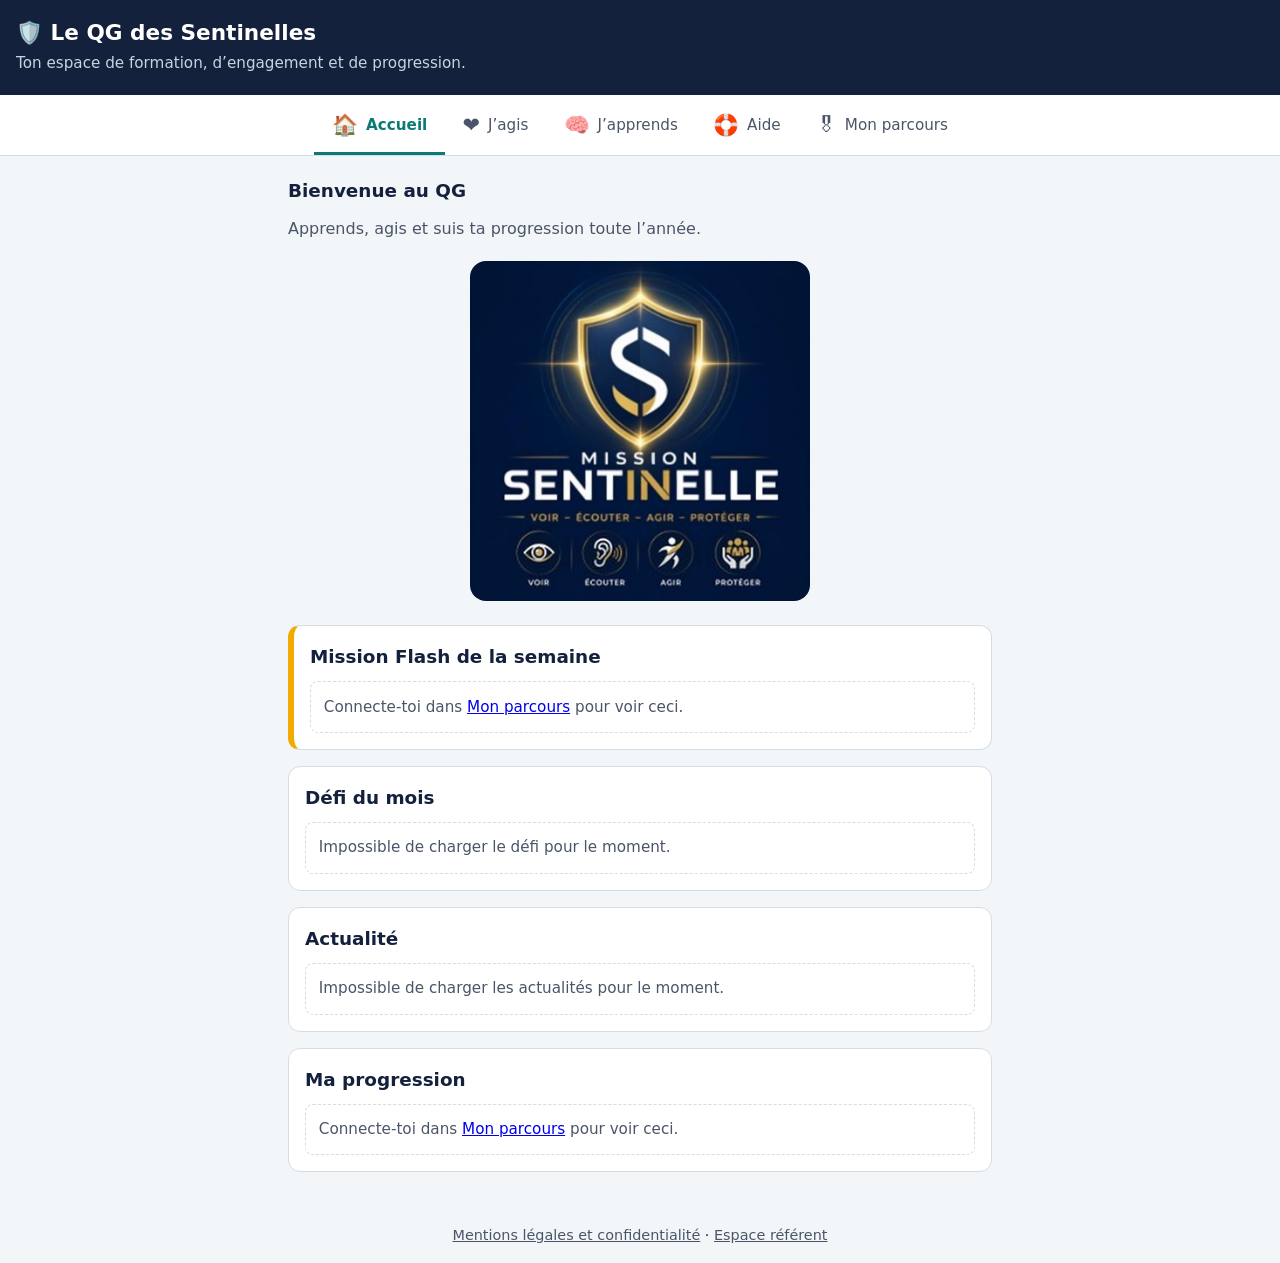
==== index.html @ 29c27596 "Accueil : logo agrandi et affiné (780 px) Co-Authored-By: Claude Sonnet 5.5 <noreply@anthropic.com> " ====
<!DOCTYPE html>
<html lang="fr">
<head>
<meta charset="UTF-8">
<meta name="viewport" content="width=device-width, initial-scale=1, viewport-fit=cover">
<title>Accueil · Le QG des Sentinelles</title>
<link rel="stylesheet" href="styles.css">
</head>
<body data-page="index">
<main>
<h2>Bienvenue au QG</h2>
<p class="chapo">Apprends, agis et suis ta progression toute l’année.</p>
<div class="logo-accueil"><img src="img/mission-sentinelle.jpg" alt="Mission Sentinelle : voir, écouter, agir, protéger" width="780" height="780"></div>
<section class="bloc flash"><h2>Mission Flash de la semaine</h2><div id="acc-mission"><p class="vide">Chargement…</p></div></section>
<section class="bloc"><h2>Défi du mois</h2><div id="acc-defi"><p class="vide">Chargement…</p></div></section>
<section class="bloc"><h2>Actualité</h2><div id="acc-actus"><p class="vide">Chargement…</p></div></section>
<section class="bloc"><h2>Ma progression</h2><div id="acc-progression"><p class="vide">Chargement…</p></div></section>
</main>
<script src="app.js"></script>
</body>
</html>
---- styles.css ----
:root{--fond:#F3F6F8;--encre:#14213D;--doux:#4A5568;--teal:#0B7A75;--ambre:#F2A900;--trait:#D5DCE3;--blanc:#fff}
*{box-sizing:border-box}
body{margin:0;font:1rem/1.6 system-ui,-apple-system,"Segoe UI",Roboto,sans-serif;background:var(--fond);color:var(--encre);padding-bottom:5rem}
.haut{background:var(--encre);color:#fff;padding:1.25rem 1rem;padding-top:calc(1.25rem + env(safe-area-inset-top))}
.haut h1{margin:0;font-size:1.35rem;line-height:1.2}
.haut p{margin:.3rem 0 0;color:#C9D3E0;font-size:.95rem}
.onglets{position:fixed;left:0;right:0;bottom:0;z-index:5;display:flex;background:var(--blanc);border-top:1px solid var(--trait);padding-bottom:env(safe-area-inset-bottom)}
.onglets a{flex:1;display:flex;flex-direction:column;align-items:center;gap:.1rem;padding:.55rem .2rem;color:var(--doux);text-decoration:none;font-size:.78rem}
.onglets .ico{font-size:1.3rem}
.onglets a[aria-current=page]{color:var(--teal);font-weight:600;box-shadow:inset 0 3px 0 var(--teal)}
a:focus-visible,button:focus-visible,input:focus-visible,select:focus-visible,summary:focus-visible{outline:3px solid var(--ambre);outline-offset:2px}
main{max-width:46rem;margin:0 auto;padding:1.25rem 1rem}
h2{font-size:1.15rem;margin:0 0 .6rem}
.chapo{color:var(--doux);margin:0 0 1.25rem}
.bloc{background:var(--blanc);border:1px solid var(--trait);border-radius:12px;padding:1rem;margin-bottom:1rem}
.bloc.flash{border-left:6px solid var(--ambre)}
.vide{margin:0;padding:.8rem;border:1px dashed var(--trait);border-radius:8px;color:var(--doux);font-size:.95rem}
.familles{display:grid;grid-template-columns:repeat(auto-fit,minmax(9rem,1fr));gap:.6rem;list-style:none;padding:0;margin:0}
.familles li{padding:.7rem;border:1px solid var(--trait);border-radius:8px}
.familles strong{display:block}
.familles span{color:var(--doux);font-size:.9rem}
.parcours{list-style:none;margin:0;padding:0}
.parcours li{display:flex;gap:.9rem;align-items:flex-start;padding:.8rem 0;border-top:1px solid var(--trait)}
.parcours li:first-child{border-top:0}
.parcours .rang{flex:none;width:2rem;height:2rem;border-radius:50%;background:var(--encre);color:#fff;display:grid;place-items:center;font-weight:700}
.parcours strong{display:block}
.parcours span{color:var(--doux);font-size:.9rem}
.stats{display:grid;grid-template-columns:repeat(3,1fr);gap:.6rem;margin-bottom:1rem}
.stats div{background:var(--blanc);border:1px solid var(--trait);border-radius:12px;padding:.8rem;text-align:center}
.stats b{display:block;font-size:1.25rem}
.stats span{color:var(--doux);font-size:.85rem}
.btn{display:block;width:100%;padding:.8rem 1rem;margin-bottom:.6rem;border:0;border-radius:10px;background:var(--teal);color:#fff;font:inherit;font-weight:600}
.btn[disabled]{background:var(--trait);color:var(--doux)}
.outils{display:grid;gap:.6rem;margin-bottom:1rem}
.outils input,.outils select{width:100%;padding:.75rem;border:1px solid var(--trait);border-radius:10px;font:inherit;background:var(--blanc)}
.rubrique{margin:1.2rem 0 .5rem;font-size:1rem;color:var(--teal)}
details{background:var(--blanc);border:1px solid var(--trait);border-radius:10px;margin-bottom:.5rem}
summary{padding:.8rem 1rem;cursor:pointer;font-weight:600}
details div{padding:0 1rem 1rem}
details p{margin:.5rem 0}
.alerte{background:#FFF4D6;border-left:6px solid var(--ambre);padding:.8rem 1rem;border-radius:8px;margin-top:1rem;font-size:.95rem}
@media(min-width:720px){
body{padding-bottom:0}
.onglets{position:static;justify-content:center;border-top:0;border-bottom:1px solid var(--trait);padding-bottom:0}
.onglets a{flex:0 0 auto;flex-direction:row;gap:.5rem;padding:.85rem 1.1rem;font-size:.95rem}
.onglets a[aria-current=page]{box-shadow:inset 0 -3px 0 var(--teal)}
}

[hidden]{display:none!important}

.missions{list-style:none;margin:0;padding:0}
.missions li{display:grid;gap:.6rem;padding:.8rem 0;border-top:1px solid var(--trait)}
.missions li:first-child{border-top:0}
.missions strong{display:block}
.missions span{color:var(--doux);font-size:.9rem}
.missions .fait{color:var(--teal);font-weight:600}
.missions .btn{margin:0}

.parcours-bloc summary{padding:.9rem 1rem}
.modules{list-style:none;margin:0;padding:0}
.modules li{display:grid;gap:.6rem;padding:.8rem 0;border-top:1px solid var(--trait)}
.modules strong{display:block}
.modules span{color:var(--doux);font-size:.9rem}
.modules .contenu{white-space:pre-line;margin:.4rem 0 0;color:var(--encre)}
.modules .btn{margin:0}

.actus{list-style:none;margin:0;padding:0}
.actus li{display:grid;gap:.2rem;padding:.7rem 0;border-top:1px solid var(--trait)}
.actus li:first-child{border-top:0}
.actus span,#acc-defi p,#acc-mission span{color:var(--doux);font-size:.95rem}
#acc-defi p{margin:.3rem 0 0}
#acc-mission strong,#acc-mission span{display:block}
#acc-mission .btn{margin:.8rem 0 0;text-align:center;text-decoration:none}
#acc-progression .stats{margin-bottom:0}

#doc-impression{display:none}
@page{size:A4;margin:18mm}
@media print{
body{background:#fff;padding:0}
body>*:not(#doc-impression){display:none!important}
#doc-impression{display:block;color:#000;font:12pt/1.5 Georgia,"Times New Roman",serif}
.doc h1{font-size:24pt;margin:.2em 0 .4em}
.doc h2{font-size:14pt;margin:1.2em 0 .3em;border-bottom:1px solid #000;padding-bottom:.1em}
.doc ul{margin:.3em 0;padding-left:1.2em}
.doc-sur{font-weight:700;letter-spacing:.05em;margin:0}
.doc-note{font-size:10pt;color:#444}
.doc-stats{display:flex;gap:1.5em;margin:1em 0}
.doc-stats div{border:1px solid #000;padding:.5em 1em;text-align:center;min-width:6em}
.doc-stats b{display:block;font-size:14pt}
.doc-certificat{text-align:center;border:4px double #000;padding:2em 1.5em;min-height:23cm;box-sizing:border-box}
.doc-certificat h1{font-size:34pt;margin:1.2em 0 .6em}
.doc-blanc{border-bottom:1px solid #000;width:70%;margin:1.8em auto .2em;height:1.2em}
.doc-grand{font-size:16pt;font-weight:700;margin-top:1.5em}
.doc-signature{margin:4em 0 0 auto;width:12em;border-top:1px solid #000;padding-top:.3em;font-size:10pt}
}

.modules details{margin-top:.5rem}
.modules details summary{padding:.5rem .8rem;font-weight:500;font-size:.9rem}
.modules details .contenu{padding:0 .8rem .8rem;margin:0}
.pied{max-width:46rem;margin:0 auto;padding:1rem;text-align:center;font-size:.9rem}
.pied a{color:var(--doux)}
.legal h2{margin-top:1.6rem}
.legal ul{padding-left:1.2rem}
.legal .resume{background:#E7F4F3;border-left:6px solid var(--teal);padding:.8rem 1rem;border-radius:8px}
@media print{.pied{display:none}}
.logo-accueil{text-align:center;margin:0 0 1rem}
.logo-accueil img{max-width:340px;width:100%;height:auto;border-radius:16px}
@media(max-width:700px){.pied{padding-bottom:5.5rem}}
.demande{border-bottom:1px solid var(--trait);margin-bottom:.6rem}
.demande p{margin:.3rem 0}
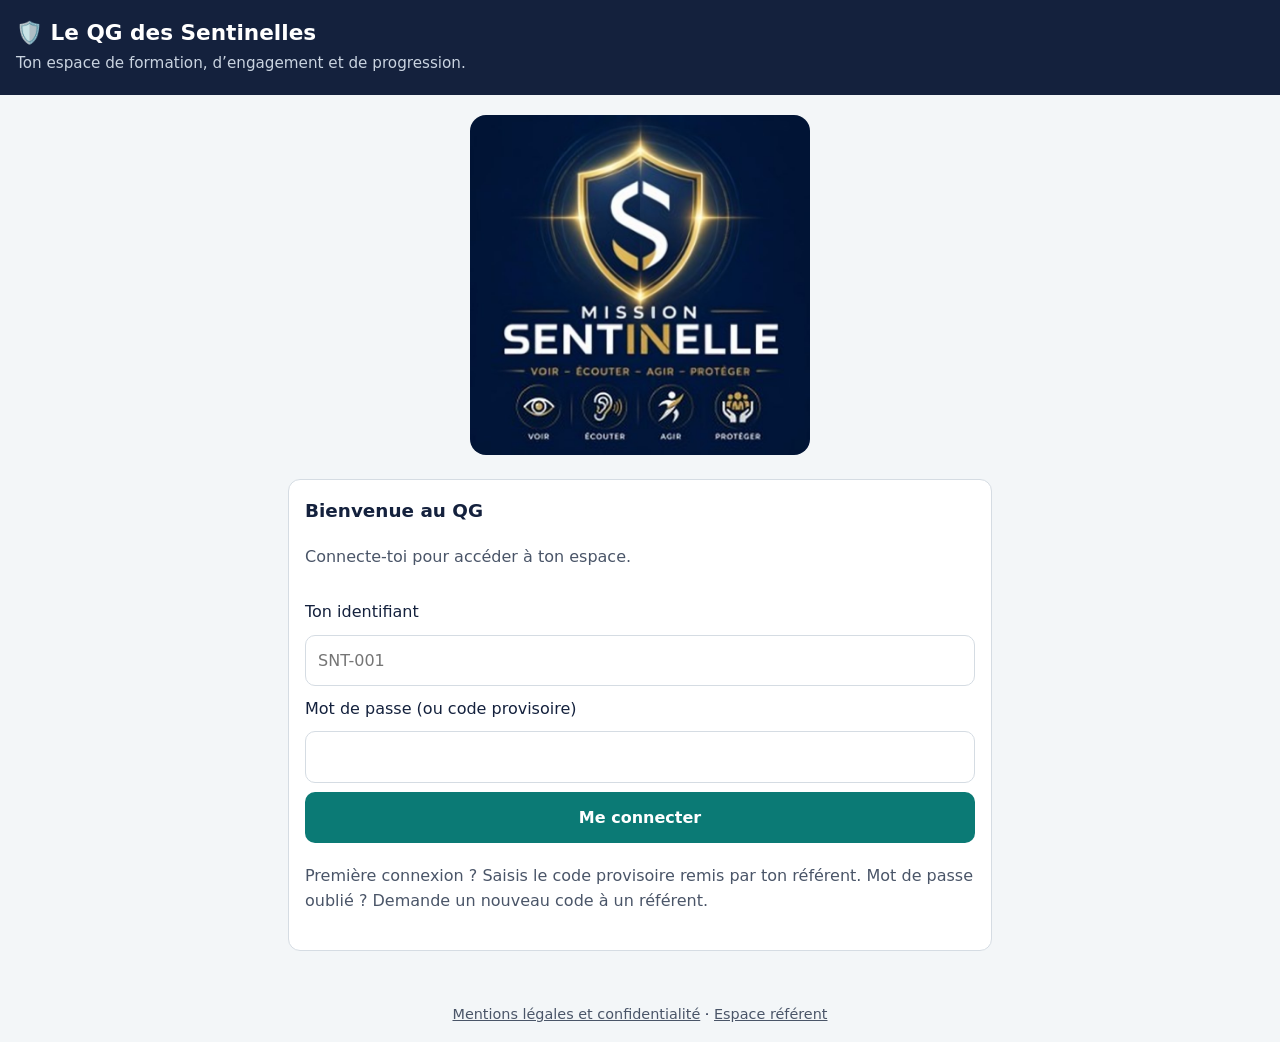
==== commit ff1d0e03: "Connexion dès l'accueil, navigation libre ensuite, déconnexion dans l'en-tête Co-Authored-By: Claude" ====
--- a/index.html
+++ b/index.html
@@ -8,13 +8,37 @@
 </head>
 <body data-page="index">
 <main>
+<div class="logo-accueil"><img src="img/mission-sentinelle.jpg" alt="Mission Sentinelle : voir, écouter, agir, protéger" width="780" height="780"></div>
+<p id="message" class="alerte" role="status" aria-live="polite" hidden></p>
+
+<form id="zone-connexion" class="bloc outils" hidden>
+<h2>Bienvenue au QG</h2>
+<p class="chapo">Connecte-toi pour accéder à ton espace.</p>
+<label for="code">Ton identifiant</label>
+<input id="code" placeholder="SNT-001" maxlength="7" autocomplete="username" autocapitalize="characters" required>
+<label for="mdp">Mot de passe (ou code provisoire)</label>
+<input id="mdp" type="password" autocomplete="current-password" required>
+<button class="btn" type="submit">Me connecter</button>
+<p class="chapo">Première connexion ? Saisis le code provisoire remis par ton référent. Mot de passe oublié ? Demande un nouveau code à un référent.</p>
+</form>
+
+<form id="zone-changement" class="bloc outils" hidden>
+<h2>Choisis ton mot de passe</h2>
+<label for="nv-mdp">Nouveau mot de passe (8 caractères minimum)</label>
+<input id="nv-mdp" type="password" autocomplete="new-password" minlength="8" required>
+<label for="nv-mdp2">Répète-le</label>
+<input id="nv-mdp2" type="password" autocomplete="new-password" minlength="8" required>
+<button class="btn" type="submit">Enregistrer</button>
+</form>
+
+<div id="zone-accueil" hidden>
 <h2>Bienvenue au QG</h2>
 <p class="chapo">Apprends, agis et suis ta progression toute l’année.</p>
-<div class="logo-accueil"><img src="img/mission-sentinelle.jpg" alt="Mission Sentinelle : voir, écouter, agir, protéger" width="780" height="780"></div>
 <section class="bloc flash"><h2>Mission Flash de la semaine</h2><div id="acc-mission"><p class="vide">Chargement…</p></div></section>
 <section class="bloc"><h2>Défi du mois</h2><div id="acc-defi"><p class="vide">Chargement…</p></div></section>
 <section class="bloc"><h2>Actualité</h2><div id="acc-actus"><p class="vide">Chargement…</p></div></section>
 <section class="bloc"><h2>Ma progression</h2><div id="acc-progression"><p class="vide">Chargement…</p></div></section>
+</div>
 </main>
 <script src="app.js"></script>
 </body>
--- a/styles.css
+++ b/styles.css
@@ -108,3 +108,6 @@
 @media(max-width:700px){.pied{padding-bottom:5.5rem}}
 .demande{border-bottom:1px solid var(--trait);margin-bottom:.6rem}
 .demande p{margin:.3rem 0}
+.haut{position:relative}
+.quitter{position:absolute;top:.6rem;right:.6rem;padding:.35rem .7rem;border:1px solid rgba(255,255,255,.6);border-radius:8px;background:transparent;color:#fff;font:inherit;font-size:.8rem}
+@media print{.quitter{display:none}}
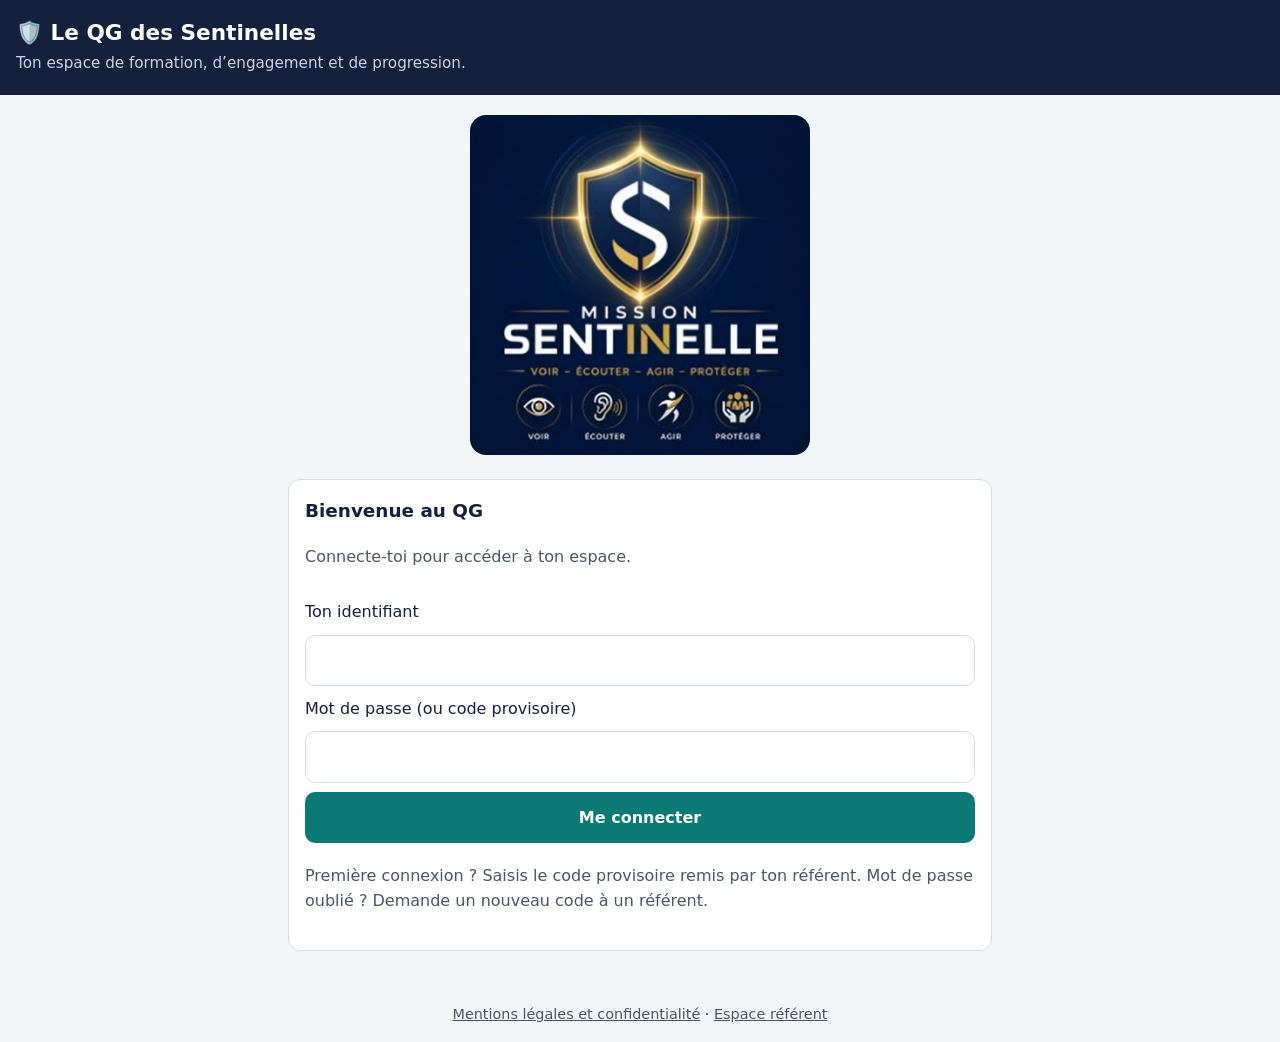
==== commit b6eaf323: "Formulaires de connexion : plus d'exemple d'identifiant Co-Authored-By: Claude Sonnet 5.5 <noreply@a" ====
--- a/index.html
+++ b/index.html
@@ -15,7 +15,7 @@
 <h2>Bienvenue au QG</h2>
 <p class="chapo">Connecte-toi pour accéder à ton espace.</p>
 <label for="code">Ton identifiant</label>
-<input id="code" placeholder="SNT-001" maxlength="7" autocomplete="username" autocapitalize="characters" required>
+<input id="code" maxlength="7" autocomplete="username" autocapitalize="characters" required>
 <label for="mdp">Mot de passe (ou code provisoire)</label>
 <input id="mdp" type="password" autocomplete="current-password" required>
 <button class="btn" type="submit">Me connecter</button>
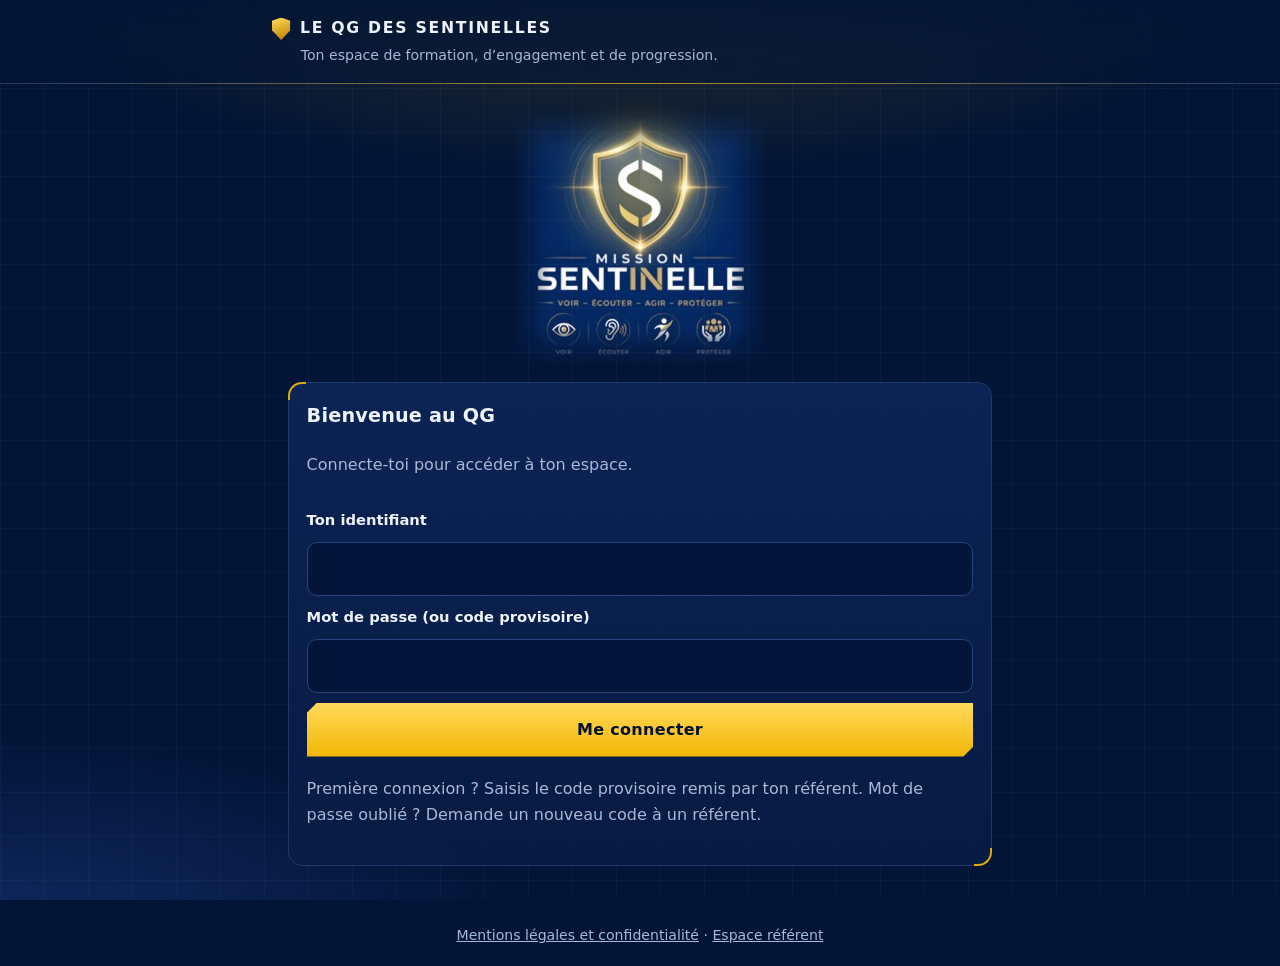
==== commit 121436be: "Nouvelle identité visuelle : QG de nuit, or et blanc, repères d'angle, icônes dessinées Co-Authored-" ====
--- a/index.html
+++ b/index.html
@@ -4,6 +4,7 @@
 <meta charset="UTF-8">
 <meta name="viewport" content="width=device-width, initial-scale=1, viewport-fit=cover">
 <title>Accueil · Le QG des Sentinelles</title>
+<meta name="theme-color" content="#031536">
 <link rel="stylesheet" href="styles.css">
 </head>
 <body data-page="index">
--- a/styles.css
+++ b/styles.css
@@ -1,76 +1,135 @@
-:root{--fond:#F3F6F8;--encre:#14213D;--doux:#4A5568;--teal:#0B7A75;--ambre:#F2A900;--trait:#D5DCE3;--blanc:#fff}
+/* ===== Le QG des Sentinelles : identité « poste de commandement » =====
+   Palette tirée du logo : nuit, or, blanc. Aucune police ni ressource externe. */
+:root{
+  --nuit:#031536; --minuit:#0A2150; --acier:#27427D; --trait:#1F3868;
+  --or:#F2B705; --or-clair:#FFD95A; --os:#EEF2FB; --brume:#A9B8D6;
+  color-scheme:dark;
+}
 *{box-sizing:border-box}
-body{margin:0;font:1rem/1.6 system-ui,-apple-system,"Segoe UI",Roboto,sans-serif;background:var(--fond);color:var(--encre);padding-bottom:5rem}
-.haut{background:var(--encre);color:#fff;padding:1.25rem 1rem;padding-top:calc(1.25rem + env(safe-area-inset-top))}
-.haut h1{margin:0;font-size:1.35rem;line-height:1.2}
-.haut p{margin:.3rem 0 0;color:#C9D3E0;font-size:.95rem}
-.onglets{position:fixed;left:0;right:0;bottom:0;z-index:5;display:flex;background:var(--blanc);border-top:1px solid var(--trait);padding-bottom:env(safe-area-inset-bottom)}
-.onglets a{flex:1;display:flex;flex-direction:column;align-items:center;gap:.1rem;padding:.55rem .2rem;color:var(--doux);text-decoration:none;font-size:.78rem}
-.onglets .ico{font-size:1.3rem}
-.onglets a[aria-current=page]{color:var(--teal);font-weight:600;box-shadow:inset 0 3px 0 var(--teal)}
-a:focus-visible,button:focus-visible,input:focus-visible,select:focus-visible,summary:focus-visible{outline:3px solid var(--ambre);outline-offset:2px}
-main{max-width:46rem;margin:0 auto;padding:1.25rem 1rem}
-h2{font-size:1.15rem;margin:0 0 .6rem}
-.chapo{color:var(--doux);margin:0 0 1.25rem}
-.bloc{background:var(--blanc);border:1px solid var(--trait);border-radius:12px;padding:1rem;margin-bottom:1rem}
-.bloc.flash{border-left:6px solid var(--ambre)}
-.vide{margin:0;padding:.8rem;border:1px dashed var(--trait);border-radius:8px;color:var(--doux);font-size:.95rem}
+html{background:var(--nuit)}
+body{margin:0;min-height:100vh;font:1rem/1.65 system-ui,-apple-system,"Segoe UI",Roboto,"Helvetica Neue",sans-serif;color:var(--os);background:var(--nuit);padding-bottom:5.5rem;position:relative;isolation:isolate}
+/* Ciel du QG : halo doré en haut (comme le logo), lueur bleue en bas, quadrillage discret de carte */
+body::before{content:"";position:fixed;inset:0;z-index:-1;pointer-events:none;
+  background:
+    radial-gradient(ellipse 90% 45% at 50% -8%,rgba(242,183,5,.20),transparent 62%),
+    radial-gradient(ellipse 70% 40% at 0% 105%,rgba(52,98,214,.28),transparent 60%),
+    linear-gradient(rgba(150,180,255,.045) 1px,transparent 1px) 0 0/44px 44px,
+    linear-gradient(90deg,rgba(150,180,255,.045) 1px,transparent 1px) 0 0/44px 44px}
+
+/* ----- En-tête ----- */
+.haut{position:relative;padding:1.1rem 1rem 1rem;padding-top:calc(1.1rem + env(safe-area-inset-top));border-bottom:1px solid var(--trait);background:linear-gradient(180deg,rgba(3,21,54,.9),rgba(3,21,54,.55));backdrop-filter:blur(6px)}
+.haut::after{content:"";position:absolute;left:0;right:0;bottom:-1px;height:1px;background:linear-gradient(90deg,transparent,var(--or) 50%,transparent);opacity:.7}
+.haut h1{margin:0;display:flex;align-items:center;gap:.6rem;font-size:.98rem;font-weight:800;letter-spacing:.11em;text-transform:uppercase;line-height:1.2;color:var(--os);max-width:46rem;margin-inline:auto}
+.haut h1::before{content:"";flex:none;width:1.15rem;height:1.4rem;background:linear-gradient(160deg,var(--or-clair),#B97F00);clip-path:polygon(50% 0,100% 14%,100% 56%,50% 100%,0 56%,0 14%);filter:drop-shadow(0 0 6px rgba(242,183,5,.6))}
+.haut p{margin:.25rem auto 0;max-width:46rem;color:var(--brume);font-size:.88rem;padding-left:1.8rem}
+.quitter{position:absolute;top:.8rem;right:.8rem;padding:.4rem .75rem;border:1px solid var(--acier);border-radius:999px;background:rgba(10,33,80,.7);color:var(--brume);font:inherit;font-size:.78rem;cursor:pointer;transition:color .15s,border-color .15s}
+.quitter:hover{color:var(--or);border-color:var(--or)}
+
+/* ----- Navigation : barre basse sur mobile, onglets sur grand écran ----- */
+.onglets{position:fixed;left:0;right:0;bottom:0;z-index:5;display:flex;background:rgba(3,21,54,.92);backdrop-filter:blur(10px);border-top:1px solid var(--trait);padding-bottom:env(safe-area-inset-bottom)}
+.onglets a{position:relative;flex:1;display:flex;flex-direction:column;align-items:center;gap:.2rem;padding:.6rem .1rem .5rem;color:var(--brume);text-decoration:none;font-size:.69rem;white-space:nowrap;transition:color .15s}
+.onglets svg{width:1.45rem;height:1.45rem;fill:none;stroke:currentColor;stroke-width:1.7;stroke-linecap:round;stroke-linejoin:round}
+.onglets a[aria-current=page]{color:var(--or);font-weight:700}
+.onglets a[aria-current=page]::before{content:"";position:absolute;top:0;left:22%;right:22%;height:3px;border-radius:0 0 4px 4px;background:var(--or);box-shadow:0 0 12px var(--or)}
+.onglets a[aria-current=page] svg{filter:drop-shadow(0 0 5px rgba(242,183,5,.7))}
+.onglets a:hover{color:var(--os)}
+
+/* ----- Typographie et focus ----- */
+a{color:var(--or-clair)}
+a:focus-visible,button:focus-visible,input:focus-visible,select:focus-visible,summary:focus-visible{outline:3px solid var(--or);outline-offset:2px}
+main{max-width:46rem;margin:0 auto;padding:1.4rem 1rem}
+h2{font-size:1.2rem;font-weight:800;letter-spacing:.01em;margin:0 0 .7rem;color:var(--os)}
+.chapo{color:var(--brume);margin:0 0 1.25rem}
+
+/* ----- Panneaux : repères d'angle dorés, comme un écran de commandement ----- */
+.bloc,details,.stats div,.legal .resume{position:relative;background:linear-gradient(180deg,rgba(14,40,92,.82),rgba(8,29,70,.82));border:1px solid var(--trait);border-radius:14px}
+.bloc{padding:1.05rem 1.1rem;margin-bottom:1.1rem}
+.bloc::before,.bloc::after{content:"";position:absolute;width:16px;height:16px;pointer-events:none;border:2px solid var(--or);opacity:.9}
+.bloc::before{top:-1px;left:-1px;border-right:0;border-bottom:0;border-top-left-radius:14px}
+.bloc::after{bottom:-1px;right:-1px;border-left:0;border-top:0;border-bottom-right-radius:14px}
+.bloc.flash{border-color:rgba(242,183,5,.55);box-shadow:0 0 0 1px rgba(242,183,5,.12),0 8px 30px -10px rgba(242,183,5,.35)}
+.bloc.flash h2{color:var(--or-clair)}
+.vide{margin:0;padding:.8rem;border:1px dashed var(--acier);border-radius:10px;color:var(--brume);font-size:.95rem}
+
 .familles{display:grid;grid-template-columns:repeat(auto-fit,minmax(9rem,1fr));gap:.6rem;list-style:none;padding:0;margin:0}
-.familles li{padding:.7rem;border:1px solid var(--trait);border-radius:8px}
+.familles li{padding:.7rem;border:1px solid var(--trait);border-radius:10px;background:rgba(3,21,54,.5)}
 .familles strong{display:block}
-.familles span{color:var(--doux);font-size:.9rem}
+.familles span{color:var(--brume);font-size:.9rem}
 .parcours{list-style:none;margin:0;padding:0}
 .parcours li{display:flex;gap:.9rem;align-items:flex-start;padding:.8rem 0;border-top:1px solid var(--trait)}
 .parcours li:first-child{border-top:0}
-.parcours .rang{flex:none;width:2rem;height:2rem;border-radius:50%;background:var(--encre);color:#fff;display:grid;place-items:center;font-weight:700}
+.parcours .rang{flex:none;width:2rem;height:2rem;border-radius:50%;border:2px solid var(--or);color:var(--or);display:grid;place-items:center;font-weight:800}
 .parcours strong{display:block}
-.parcours span{color:var(--doux);font-size:.9rem}
+.parcours span{color:var(--brume);font-size:.9rem}
+
+/* ----- Chiffres : tableau de bord ----- */
 .stats{display:grid;grid-template-columns:repeat(3,1fr);gap:.6rem;margin-bottom:1rem}
-.stats div{background:var(--blanc);border:1px solid var(--trait);border-radius:12px;padding:.8rem;text-align:center}
-.stats b{display:block;font-size:1.25rem}
-.stats span{color:var(--doux);font-size:.85rem}
-.btn{display:block;width:100%;padding:.8rem 1rem;margin-bottom:.6rem;border:0;border-radius:10px;background:var(--teal);color:#fff;font:inherit;font-weight:600}
-.btn[disabled]{background:var(--trait);color:var(--doux)}
+.stats div{padding:.85rem .5rem;text-align:center;overflow:hidden}
+.stats div::before{content:"";position:absolute;top:0;left:20%;right:20%;height:2px;background:var(--or);box-shadow:0 0 10px var(--or)}
+.stats b{display:block;font-size:1.55rem;line-height:1.2;font-weight:800;color:var(--or-clair);font-variant-numeric:tabular-nums;text-shadow:0 0 18px rgba(242,183,5,.35)}
+.stats span{color:var(--brume);font-size:.82rem}
+
+/* ----- Boutons : coins taillés comme un écusson ----- */
+.btn{display:block;width:100%;padding:.85rem 1.1rem;margin-bottom:.6rem;border:0;border-radius:0;background:linear-gradient(180deg,var(--or-clair),var(--or));color:#03112B;font:inherit;font-weight:800;letter-spacing:.02em;cursor:pointer;
+  clip-path:polygon(10px 0,100% 0,100% calc(100% - 10px),calc(100% - 10px) 100%,0 100%,0 10px);transition:filter .15s,transform .15s}
+.btn:hover{filter:brightness(1.08)}
+.btn:active{transform:translateY(1px)}
+.btn[disabled]{background:var(--trait);color:var(--brume);cursor:default;filter:none}
+a.btn{text-decoration:none;text-align:center}
+
+/* ----- Formulaires ----- */
 .outils{display:grid;gap:.6rem;margin-bottom:1rem}
-.outils input,.outils select{width:100%;padding:.75rem;border:1px solid var(--trait);border-radius:10px;font:inherit;background:var(--blanc)}
-.rubrique{margin:1.2rem 0 .5rem;font-size:1rem;color:var(--teal)}
-details{background:var(--blanc);border:1px solid var(--trait);border-radius:10px;margin-bottom:.5rem}
-summary{padding:.8rem 1rem;cursor:pointer;font-weight:600}
+.outils label{font-weight:600;font-size:.92rem;color:var(--os)}
+.outils input,.outils select{width:100%;padding:.8rem .9rem;border:1px solid var(--acier);border-radius:10px;font:inherit;color:var(--os);background:rgba(3,21,54,.85)}
+.outils input:focus,.outils select:focus{border-color:var(--or)}
+.outils input::placeholder{color:var(--brume)}
+.rubrique{margin:1.4rem 0 .5rem;font-size:1.02rem;color:var(--or-clair)}
+
+/* ----- Accordéons ----- */
+details{margin-bottom:.55rem}
+summary{position:relative;padding:.85rem 2.6rem .85rem 1rem;cursor:pointer;font-weight:700;list-style:none}
+summary::-webkit-details-marker{display:none}
+summary::after{content:"";position:absolute;right:1.1rem;top:50%;width:.55rem;height:.55rem;margin-top:-.4rem;border-right:2px solid var(--or);border-bottom:2px solid var(--or);transform:rotate(45deg);transition:transform .2s}
+details[open]>summary::after{transform:rotate(225deg);margin-top:-.1rem}
+details[open]{border-color:var(--acier)}
 details div{padding:0 1rem 1rem}
 details p{margin:.5rem 0}
-.alerte{background:#FFF4D6;border-left:6px solid var(--ambre);padding:.8rem 1rem;border-radius:8px;margin-top:1rem;font-size:.95rem}
+.alerte{background:rgba(242,183,5,.1);border:1px solid rgba(242,183,5,.35);border-left:5px solid var(--or);padding:.8rem 1rem;border-radius:10px;margin-top:1rem;font-size:.95rem;color:var(--os)}
+
 @media(min-width:720px){
 body{padding-bottom:0}
-.onglets{position:static;justify-content:center;border-top:0;border-bottom:1px solid var(--trait);padding-bottom:0}
-.onglets a{flex:0 0 auto;flex-direction:row;gap:.5rem;padding:.85rem 1.1rem;font-size:.95rem}
-.onglets a[aria-current=page]{box-shadow:inset 0 -3px 0 var(--teal)}
+.onglets{position:static;justify-content:center;gap:.4rem;background:transparent;backdrop-filter:none;border-top:0;border-bottom:1px solid var(--trait);padding:.3rem 0 0}
+.onglets a{flex:0 0 auto;flex-direction:row;gap:.55rem;padding:.8rem 1.15rem;font-size:.95rem}
+.onglets svg{width:1.2rem;height:1.2rem}
+.onglets a[aria-current=page]::before{top:auto;bottom:-1px;left:0;right:0;border-radius:3px 3px 0 0}
 }
 
 [hidden]{display:none!important}
 
+/* ----- Missions, modules, actualités ----- */
 .missions{list-style:none;margin:0;padding:0}
-.missions li{display:grid;gap:.6rem;padding:.8rem 0;border-top:1px solid var(--trait)}
+.missions li{display:grid;gap:.6rem;padding:.85rem 0;border-top:1px solid var(--trait)}
 .missions li:first-child{border-top:0}
 .missions strong{display:block}
-.missions span{color:var(--doux);font-size:.9rem}
-.missions .fait{color:var(--teal);font-weight:600}
+.missions span{color:var(--brume);font-size:.9rem}
+.missions .fait{color:var(--or-clair);font-weight:700}
 .missions .btn{margin:0}
 
-.parcours-bloc summary{padding:.9rem 1rem}
+.parcours-bloc summary{padding:.95rem 2.6rem .95rem 1rem}
 .modules{list-style:none;margin:0;padding:0}
-.modules li{display:grid;gap:.6rem;padding:.8rem 0;border-top:1px solid var(--trait)}
+.modules li{display:grid;gap:.6rem;padding:.85rem 0;border-top:1px solid var(--trait)}
 .modules strong{display:block}
-.modules span{color:var(--doux);font-size:.9rem}
-.modules .contenu{white-space:pre-line;margin:.4rem 0 0;color:var(--encre)}
+.modules span{color:var(--brume);font-size:.9rem}
+.modules .contenu{white-space:pre-line;margin:.4rem 0 0;color:var(--os)}
 .modules .btn{margin:0}
 
 .actus{list-style:none;margin:0;padding:0}
-.actus li{display:grid;gap:.2rem;padding:.7rem 0;border-top:1px solid var(--trait)}
+.actus li{display:grid;gap:.2rem;padding:.75rem 0;border-top:1px solid var(--trait)}
 .actus li:first-child{border-top:0}
-.actus span,#acc-defi p,#acc-mission span{color:var(--doux);font-size:.95rem}
+.actus span,#acc-defi p,#acc-mission span{color:var(--brume);font-size:.95rem}
 #acc-defi p{margin:.3rem 0 0}
 #acc-mission strong,#acc-mission span{display:block}
-#acc-mission .btn{margin:.8rem 0 0;text-align:center;text-decoration:none}
+#acc-mission .btn{margin:.9rem 0 0;text-align:center;text-decoration:none}
 #acc-progression .stats{margin-bottom:0}
 
 #doc-impression{display:none}
@@ -94,20 +153,32 @@
 .doc-signature{margin:4em 0 0 auto;width:12em;border-top:1px solid #000;padding-top:.3em;font-size:10pt}
 }
 
+
 .modules details{margin-top:.5rem}
-.modules details summary{padding:.5rem .8rem;font-weight:500;font-size:.9rem}
+.modules details summary{padding:.55rem 2.2rem .55rem .8rem;font-weight:600;font-size:.9rem}
 .modules details .contenu{padding:0 .8rem .8rem;margin:0}
-.pied{max-width:46rem;margin:0 auto;padding:1rem;text-align:center;font-size:.9rem}
-.pied a{color:var(--doux)}
+.pied{max-width:46rem;margin:0 auto;padding:1.2rem 1rem;text-align:center;font-size:.88rem;color:var(--brume)}
+.pied a{color:var(--brume)}
+.pied a:hover{color:var(--or-clair)}
 .legal h2{margin-top:1.6rem}
 .legal ul{padding-left:1.2rem}
-.legal .resume{background:#E7F4F3;border-left:6px solid var(--teal);padding:.8rem 1rem;border-radius:8px}
-@media print{.pied{display:none}}
-.logo-accueil{text-align:center;margin:0 0 1rem}
-.logo-accueil img{max-width:340px;width:100%;height:auto;border-radius:16px}
-@media(max-width:700px){.pied{padding-bottom:5.5rem}}
+.legal .resume{border-left:5px solid var(--or);padding:.8rem 1rem}
+@media print{.pied,body::before{display:none}}
+@media(max-width:719px){.pied{padding-bottom:5.5rem}}
+
+/* ----- Entrée du QG : le logo respire dans la nuit ----- */
+.logo-accueil{position:relative;display:grid;place-items:center;margin:.2rem auto 1rem;max-width:16rem}
+.logo-accueil::before{content:"";position:absolute;left:10%;right:10%;top:2%;height:56%;border-radius:50%;
+  background:radial-gradient(circle,rgba(242,183,5,.55),rgba(242,183,5,0) 68%);filter:blur(14px);animation:respire 6s ease-in-out infinite}
+.logo-accueil img{position:relative;width:100%;height:auto;display:block;mix-blend-mode:screen;
+  -webkit-mask:linear-gradient(90deg,transparent,#000 15%,#000 85%,transparent),linear-gradient(180deg,transparent,#000 15%,#000 85%,transparent);
+  -webkit-mask-composite:source-in;
+  mask:linear-gradient(90deg,transparent,#000 15%,#000 85%,transparent),linear-gradient(180deg,transparent,#000 15%,#000 85%,transparent);
+  mask-composite:intersect}
+.connecte .logo-accueil{max-width:11rem;margin-bottom:.4rem}
+.connecte .logo-accueil img{-webkit-mask:radial-gradient(ellipse 60% 58% at 50% 50%,#000 50%,transparent 100%);-webkit-mask-composite:source-over;mask:radial-gradient(ellipse 60% 58% at 50% 50%,#000 50%,transparent 100%);mask-composite:add}
+@keyframes respire{0%,100%{opacity:.45;transform:scale(.96)}50%{opacity:1;transform:scale(1.05)}}
+@media(prefers-reduced-motion:reduce){.logo-accueil::before{animation:none;opacity:.7}.btn,summary::after{transition:none}}
+
 .demande{border-bottom:1px solid var(--trait);margin-bottom:.6rem}
 .demande p{margin:.3rem 0}
-.haut{position:relative}
-.quitter{position:absolute;top:.6rem;right:.6rem;padding:.35rem .7rem;border:1px solid rgba(255,255,255,.6);border-radius:8px;background:transparent;color:#fff;font:inherit;font-size:.8rem}
-@media print{.quitter{display:none}}
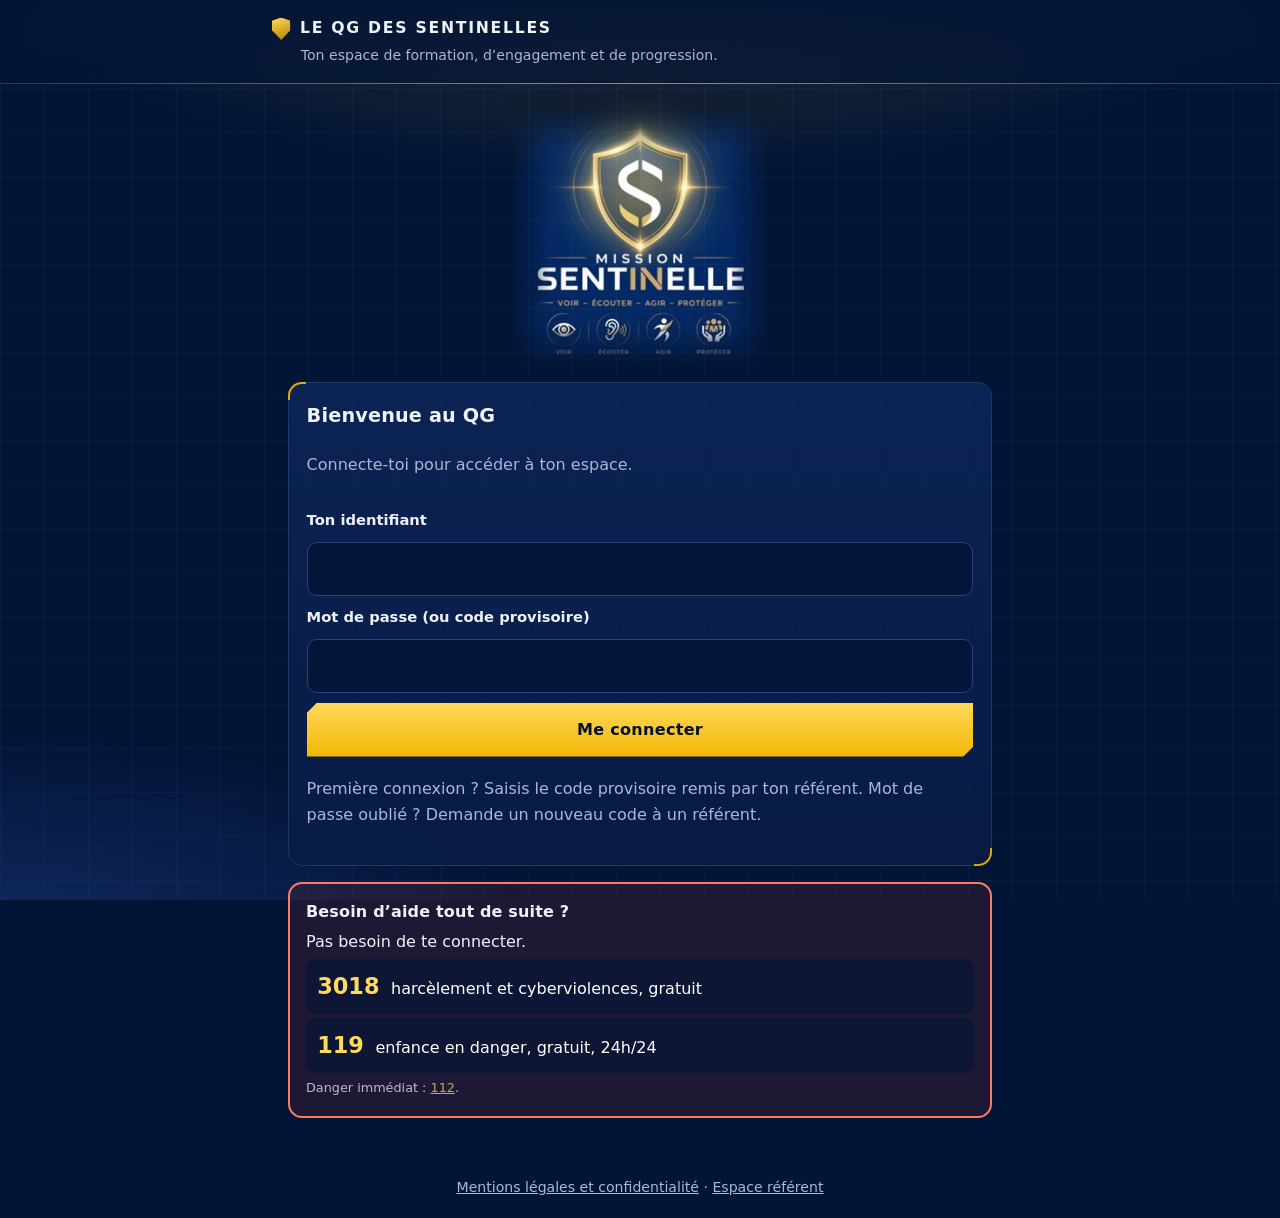
==== commit 48216b66: "Numéros 3018 et 119 accessibles sur la page de connexion Co-Authored-By: Claude Sonnet 5.5 <noreply@" ====
--- a/index.html
+++ b/index.html
@@ -5,6 +5,11 @@
 <meta name="viewport" content="width=device-width, initial-scale=1, viewport-fit=cover">
 <title>Accueil · Le QG des Sentinelles</title>
 <meta name="theme-color" content="#031536">
+<link rel="manifest" href="manifest.webmanifest">
+<link rel="icon" type="image/svg+xml" href="img/icone.svg">
+<link rel="apple-touch-icon" href="img/apple-touch-icon.png">
+<meta name="apple-mobile-web-app-capable" content="yes">
+<meta name="apple-mobile-web-app-title" content="QG Sentinelles">
 <link rel="stylesheet" href="styles.css">
 </head>
 <body data-page="index">
@@ -23,6 +28,14 @@
 <p class="chapo">Première connexion ? Saisis le code provisoire remis par ton référent. Mot de passe oublié ? Demande un nouveau code à un référent.</p>
 </form>
 
+<aside id="urgence-publique" class="urgence-publique" aria-label="Besoin d’aide tout de suite">
+<h2>Besoin d’aide tout de suite ?</h2>
+<p>Pas besoin de te connecter.</p>
+<p><a class="appel-pub" href="tel:3018"><strong>3018</strong> harcèlement et cyberviolences, gratuit</a></p>
+<p><a class="appel-pub" href="tel:119"><strong>119</strong> enfance en danger, gratuit, 24h/24</a></p>
+<p class="discret">Danger immédiat : <a href="tel:112">112</a>.</p>
+</aside>
+
 <form id="zone-changement" class="bloc outils" hidden>
 <h2>Choisis ton mot de passe</h2>
 <label for="nv-mdp">Nouveau mot de passe (8 caractères minimum)</label>
@@ -35,6 +48,7 @@
 <div id="zone-accueil" hidden>
 <h2>Bienvenue au QG</h2>
 <p class="chapo">Apprends, agis et suis ta progression toute l’année.</p>
+<p class="lien-fiches"><a href="fiches.html">Voir les fiches des 4 missions →</a></p>
 <section class="bloc flash"><h2>Mission Flash de la semaine</h2><div id="acc-mission"><p class="vide">Chargement…</p></div></section>
 <section class="bloc"><h2>Défi du mois</h2><div id="acc-defi"><p class="vide">Chargement…</p></div></section>
 <section class="bloc"><h2>Actualité</h2><div id="acc-actus"><p class="vide">Chargement…</p></div></section>
--- a/styles.css
+++ b/styles.css
@@ -182,3 +182,120 @@
 
 .demande{border-bottom:1px solid var(--trait);margin-bottom:.6rem}
 .demande p{margin:.3rem 0}
+
+/* Quiz des modules */
+.quiz-form{display:grid;gap:.8rem;margin-top:.6rem}
+.quiz-q{margin:0;padding:.8rem .9rem;border:1px solid var(--trait);border-radius:10px;background:rgba(3,21,54,.55)}
+.quiz-q legend{padding:0 .4rem;font-weight:700;color:var(--os)}
+.quiz-choix{display:flex;gap:.6rem;align-items:flex-start;padding:.55rem .4rem;cursor:pointer;color:var(--os);line-height:1.35}
+.quiz-choix input{margin-top:.2rem;accent-color:var(--or);width:1.1rem;height:1.1rem;flex:none}
+.quiz-choix:focus-within{outline:2px solid var(--or-clair);outline-offset:2px;border-radius:6px}
+.quiz-q.juste{border-color:#4CC38A}
+.quiz-q.faux{border-color:#E8896B}
+.quiz-retour{margin:.4rem 0 0;color:var(--os);font-size:.95rem}
+.quiz-retour:empty{display:none}
+.quiz-bilan{margin:0;font-weight:700;color:var(--or-clair)}
+.quiz-bilan:empty{display:none}
+
+/* Médailles des badges */
+.medaille{display:block;width:100%;height:auto}
+.medaille.obtenue{filter:drop-shadow(0 0 8px color-mix(in srgb,var(--c) 55%,transparent))}
+.mur-bilan{display:grid;gap:.5rem;margin-bottom:.4rem}
+.jauge{height:.55rem;border-radius:99px;background:var(--minuit);border:1px solid var(--trait);overflow:hidden}
+.jauge span{display:block;height:100%;background:linear-gradient(90deg,var(--or),var(--or-clair))}
+.mur-famille h3{margin:1.2rem 0 .5rem;font-size:.85rem;letter-spacing:.14em;text-transform:uppercase;color:var(--or-clair)}
+.mur{display:grid;grid-template-columns:repeat(auto-fill,minmax(7.2rem,1fr));gap:.7rem;list-style:none;margin:0;padding:0}
+.mur .badge{display:flex;flex-direction:column;align-items:center;text-align:center;gap:.35rem;padding:.8rem .5rem .7rem;border:1px solid var(--trait);border-radius:12px;background:rgba(3,21,54,.5)}
+.mur .badge.ok{border-color:var(--acier);background:linear-gradient(180deg,rgba(18,48,110,.7),rgba(5,21,52,.7))}
+.mur .badge .medaille{width:4.6rem}
+.mur .badge strong{font-size:.88rem;line-height:1.2}
+.mur .badge span{font-size:.76rem;line-height:1.3;color:var(--brume)}
+.mur .badge:not(.ok) strong{color:var(--brume)}
+.annonce-badge{display:grid;gap:.6rem;margin:.8rem 0}
+.annonce-carte{display:flex;align-items:center;gap:.9rem;padding:.8rem 1rem;border:1px solid var(--or);border-radius:14px;background:linear-gradient(180deg,rgba(242,183,5,.16),rgba(8,29,70,.85));animation:gagne .7s cubic-bezier(.2,1.4,.4,1) both}
+.annonce-carte .medaille{width:5rem;flex:none}
+.annonce-carte div{display:grid;gap:.15rem}
+.annonce-titre{color:var(--or-clair);font-size:.8rem;font-weight:800;letter-spacing:.14em;text-transform:uppercase}
+.annonce-desc{color:var(--brume);font-size:.88rem}
+@keyframes gagne{from{transform:scale(.6) rotate(-4deg);opacity:0}to{transform:none;opacity:1}}
+@media(prefers-reduced-motion:reduce){.annonce-carte{animation:none}}
+.doc-medailles{display:flex;flex-wrap:wrap;gap:.4em;margin:.5em 0}
+.doc-medailles .medaille{width:2.2cm;height:2.2cm;filter:none}
+@media print{.doc,.doc *{-webkit-print-color-adjust:exact;print-color-adjust:exact}}
+
+.mes-missions{margin:.2rem 0 .8rem;color:var(--or-clair);font-weight:700;letter-spacing:.04em}
+.pour-aller-plus-loin{margin:1.4rem 0 .3rem;font-size:.85rem;letter-spacing:.14em;text-transform:uppercase;color:var(--brume)}
+
+.missions .consigne{margin:.4rem 0 .2rem;color:var(--os);line-height:1.4}
+.missions .duree{color:var(--or-clair);font-size:.85rem;font-weight:700}
+.missions .quiz{margin-top:.3rem}
+
+/* Urgence et écoute */
+.sos{position:fixed;right:.8rem;bottom:calc(4.6rem + env(safe-area-inset-bottom));z-index:6;display:flex;align-items:center;gap:.4rem;padding:.55rem .9rem;border-radius:999px;background:linear-gradient(180deg,#FF7A63,#D9382A);color:#fff;font-weight:800;font-size:.85rem;letter-spacing:.03em;text-decoration:none;box-shadow:0 4px 18px rgba(217,56,42,.55)}
+.sos svg{width:1.15rem;height:1.15rem;fill:none;stroke:#fff;stroke-width:2;stroke-linecap:round;stroke-linejoin:round}
+.sos:hover{filter:brightness(1.08)}
+.sos:focus-visible{outline:3px solid #fff;outline-offset:2px}
+@media(min-width:48rem){.sos{bottom:1.2rem;right:1.2rem}}
+.bandeau-urgence{display:flex;flex-direction:column;gap:.15rem;margin:.2rem 0 1rem;padding:.8rem 1rem;border:1px solid #D9382A;border-left:6px solid #FF7A63;border-radius:12px;background:rgba(217,56,42,.14);color:var(--os);text-decoration:none}
+.bandeau-urgence span{color:var(--brume);font-size:.9rem}
+.bandeau-urgence:hover{background:rgba(217,56,42,.22)}
+.alerte a{color:var(--or-clair);font-weight:700}
+.urgence .danger-immediat{margin:.2rem 0 1rem;padding:.8rem 1rem;border:1px solid #D9382A;border-radius:12px;background:rgba(217,56,42,.16)}
+.urgence a{color:var(--or-clair)}
+.carte-urgence{position:relative;margin:0 0 1rem;padding:1rem 1rem 1.1rem;border:1px solid var(--acier);border-radius:16px;background:linear-gradient(180deg,rgba(18,48,110,.8),rgba(5,21,52,.85))}
+.carte-urgence .num{margin:0;font-size:3.2rem;font-weight:900;line-height:1;letter-spacing:.04em;color:var(--or-clair);text-shadow:0 0 18px rgba(242,183,5,.4)}
+.carte-urgence h3{margin:.2rem 0 .8rem}
+.carte-urgence h4{margin:1rem 0 .3rem;font-size:.85rem;letter-spacing:.1em;text-transform:uppercase;color:var(--brume)}
+.carte-urgence ul{margin:.4rem 0;padding-left:1.1rem}
+.carte-urgence li{margin:.35rem 0}
+.btn.appel{text-align:center;text-decoration:none;font-size:1.05rem;color:#03112B}
+.lien-gros{display:inline-block;padding:.15rem .55rem;border:1px solid var(--or);border-radius:8px;color:var(--or-clair);font-weight:700;text-decoration:none;word-break:break-word}
+.lien-gros:hover{background:rgba(242,183,5,.15)}
+.liens-officiels{list-style:none;margin:0;padding:0}
+.liens-officiels li{display:grid;gap:.3rem;padding:.8rem 0;border-top:1px solid var(--trait)}
+.liens-officiels li:first-child{border-top:0}
+.liens-officiels span{color:var(--os);font-size:.95rem}
+.reflexes{padding-left:1.2rem}
+.reflexes li{margin:.6rem 0;color:var(--os)}
+.note-sentinelle{margin:1rem 0 0;padding:.8rem 1rem;border-left:5px solid var(--or);border-radius:10px;background:rgba(242,183,5,.1);color:var(--os)}
+
+/* Fiches missions */
+.lien-fiches{margin:0 0 .9rem}
+.lien-fiches a{color:var(--or-clair);font-weight:700}
+.fiche{--c:#4CC9F0;position:relative;margin-bottom:1.3rem;padding:1.1rem;background:linear-gradient(180deg,rgba(14,40,92,.82),rgba(8,29,70,.82));border:1px solid var(--trait);border-top:4px solid var(--c);border-radius:14px}
+.fiche-tete{display:flex;gap:.9rem;align-items:center;margin-bottom:.8rem}
+.fiche-ico{flex:0 0 4.4rem;width:4.4rem;height:4.4rem}
+.fiche h3{margin:0;letter-spacing:.06em;color:var(--c)}
+.fiche h4{margin:.9rem 0 .4rem;font-size:.82rem;letter-spacing:.08em;text-transform:uppercase;color:var(--or-clair)}
+.etiquette{display:inline-block;margin:.25rem 0 0;padding:.1rem .6rem;border-radius:999px;background:var(--or);color:#031536;font-size:.75rem;font-weight:800}
+.fiche-role{margin:.35rem 0 0}
+.qualites,.liste-fiche{list-style:none;margin:0;padding:0}
+.qualites li{margin-bottom:.5rem}
+.qualite{display:block;width:100%;text-align:left;padding:.7rem .8rem;border-radius:10px;border:1px solid var(--trait);background:rgba(3,21,54,.55);color:inherit;font:inherit;cursor:pointer}
+.qualite strong{display:block;color:#fff}
+.qualite .q-def{display:block;margin:.15rem 0 .3rem}
+.qualite .q-etat{display:block;font-size:.8rem;opacity:.75}
+.qualite[aria-pressed="true"]{border-color:var(--c);box-shadow:inset 0 0 0 1px var(--c);background:rgba(76,201,240,.12)}
+.qualite[aria-pressed="true"] .q-etat{opacity:1;font-weight:700;color:var(--c)}
+.qualite:focus-visible{outline:3px solid var(--or);outline-offset:2px}
+.discret{font-size:.8rem;opacity:.75;margin:.4rem 0 0}
+.fiche-cas{margin:.9rem 0 0}
+.fiche-cas .cas{font-style:italic;margin:.5rem 0}
+.liste-fiche li{position:relative;padding-left:1.1rem;margin-bottom:.35rem}
+.liste-fiche li::before{content:"•";position:absolute;left:.2rem;color:var(--c)}
+.liste-fiche.pieges li::before{content:"⚠";left:0;font-size:.8rem}
+.fiche-limite{margin-top:.9rem;padding:.8rem 1rem;border-radius:10px;border:2px solid var(--or);background:rgba(242,183,5,.1)}
+.fiche-limite h4{margin:0 0 .3rem}
+.fiche-limite p{margin:0;font-weight:700}
+.liste-fiche.liens li::before{content:"→"}
+.liste-fiche a{color:var(--or-clair);font-weight:700;overflow-wrap:anywhere}
+
+.attente{position:fixed;left:50%;top:.8rem;transform:translateX(-50%);z-index:20;max-width:calc(100% - 2rem);margin:0;padding:.6rem 1rem;border-radius:999px;background:var(--or);color:#031536;font-weight:800;font-size:.9rem;box-shadow:0 4px 18px rgba(0,0,0,.45);text-align:center}
+.attente[hidden]{display:none}
+
+.urgence-publique{margin:0 0 1rem;padding:.9rem 1rem;border:2px solid #FF7A63;border-radius:14px;background:rgba(217,56,42,.12)}
+body.connecte .urgence-publique{display:none}
+.urgence-publique h2{margin:0 0 .2rem;font-size:1rem}
+.urgence-publique p{margin:.25rem 0}
+.urgence-publique .appel-pub{display:block;padding:.55rem .7rem;border-radius:10px;background:rgba(3,21,54,.6);color:#fff;text-decoration:none}
+.urgence-publique .appel-pub strong{font-size:1.4rem;color:var(--or-clair);margin-right:.4rem}
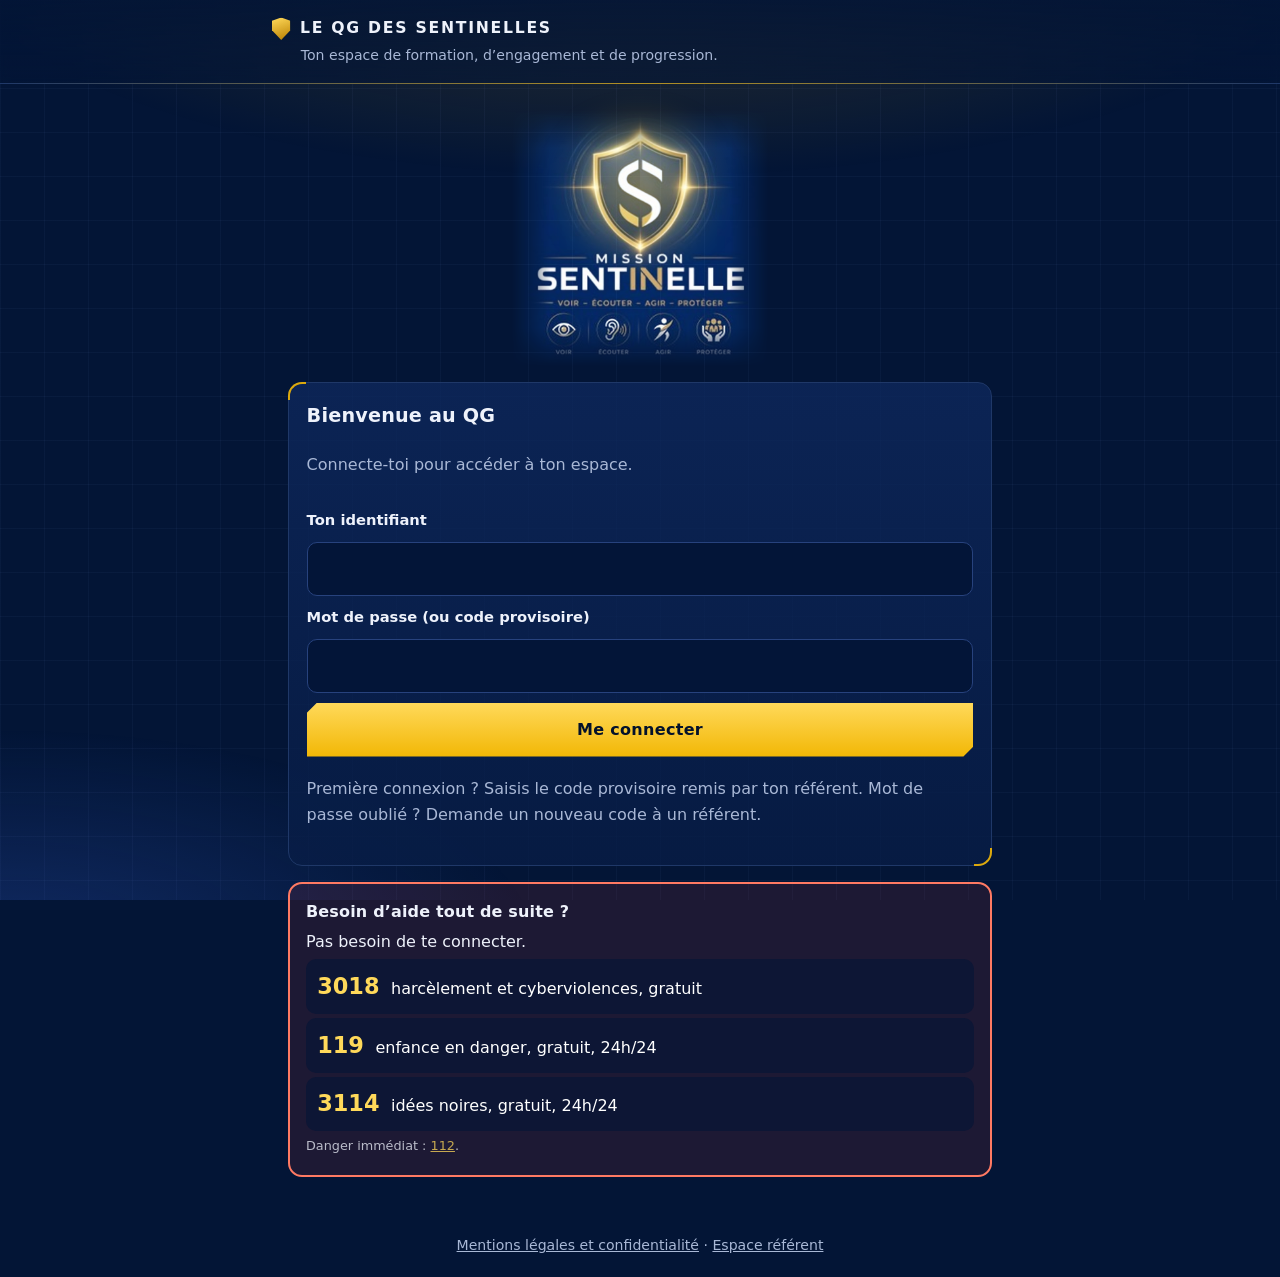
==== commit bdf148fd: "Urgence : ajout du 3114 (accueil et page Urgence) Co-Authored-By: Claude Sonnet 5.5 <noreply@anthrop" ====
--- a/index.html
+++ b/index.html
@@ -33,6 +33,7 @@
 <p>Pas besoin de te connecter.</p>
 <p><a class="appel-pub" href="tel:3018"><strong>3018</strong> harcèlement et cyberviolences, gratuit</a></p>
 <p><a class="appel-pub" href="tel:119"><strong>119</strong> enfance en danger, gratuit, 24h/24</a></p>
+<p><a class="appel-pub" href="tel:3114"><strong>3114</strong> idées noires, gratuit, 24h/24</a></p>
 <p class="discret">Danger immédiat : <a href="tel:112">112</a>.</p>
 </aside>
 
--- a/styles.css
+++ b/styles.css
@@ -36,7 +36,7 @@
 
 /* ----- Typographie et focus ----- */
 a{color:var(--or-clair)}
-a:focus-visible,button:focus-visible,input:focus-visible,select:focus-visible,summary:focus-visible{outline:3px solid var(--or);outline-offset:2px}
+a:focus-visible,button:focus-visible,input:focus-visible,select:focus-visible,textarea:focus-visible,summary:focus-visible{outline:3px solid var(--or);outline-offset:2px}
 main{max-width:46rem;margin:0 auto;padding:1.4rem 1rem}
 h2{font-size:1.2rem;font-weight:800;letter-spacing:.01em;margin:0 0 .7rem;color:var(--os)}
 .chapo{color:var(--brume);margin:0 0 1.25rem}
@@ -80,8 +80,8 @@
 /* ----- Formulaires ----- */
 .outils{display:grid;gap:.6rem;margin-bottom:1rem}
 .outils label{font-weight:600;font-size:.92rem;color:var(--os)}
-.outils input,.outils select{width:100%;padding:.8rem .9rem;border:1px solid var(--acier);border-radius:10px;font:inherit;color:var(--os);background:rgba(3,21,54,.85)}
-.outils input:focus,.outils select:focus{border-color:var(--or)}
+.outils input,.outils select,.outils textarea{width:100%;padding:.8rem .9rem;border:1px solid var(--acier);border-radius:10px;font:inherit;color:var(--os);background:rgba(3,21,54,.85)}
+.outils input:focus,.outils select:focus,.outils textarea:focus{border-color:var(--or)}
 .outils input::placeholder{color:var(--brume)}
 .rubrique{margin:1.4rem 0 .5rem;font-size:1.02rem;color:var(--or-clair)}
 
@@ -299,3 +299,29 @@
 .urgence-publique p{margin:.25rem 0}
 .urgence-publique .appel-pub{display:block;padding:.55rem .7rem;border-radius:10px;background:rgba(3,21,54,.6);color:#fff;text-decoration:none}
 .urgence-publique .appel-pub strong{font-size:1.4rem;color:var(--or-clair);margin-right:.4rem}
+
+.message-ref{margin:.6rem 0;padding:.7rem .85rem;border:1px solid var(--trait);border-radius:10px;background:rgba(3,21,54,.55)}
+.message-ref.mien{border-color:var(--or);background:rgba(242,183,5,.07)}
+.message-meta{margin:0 0 .3rem;font-size:.8rem;opacity:.8}
+.message-texte{margin:.2rem 0;white-space:pre-wrap;overflow-wrap:anywhere}
+.lien-discret{background:none;border:0;color:var(--brume);text-decoration:underline;font:inherit;font-size:.8rem;padding:.2rem 0;cursor:pointer}
+#msg-form textarea{width:100%;font:inherit}
+
+.faq-explication{margin:.2rem 0 .8rem;font-size:1.02rem;line-height:1.55}
+
+/* Ressources */
+.puces{display:flex;flex-wrap:wrap;gap:.4rem;margin:.2rem 0 .6rem}
+.puce{padding:.4rem .85rem;border-radius:999px;border:1px solid var(--trait);background:rgba(3,21,54,.6);color:inherit;font:inherit;font-size:.9rem;cursor:pointer}
+.puce[aria-pressed="true"]{background:var(--or);color:#031536;border-color:var(--or);font-weight:800}
+.puce:focus-visible{outline:3px solid var(--or);outline-offset:2px}
+.res-carte{margin:.6rem 0;padding:.8rem .95rem;border:1px solid var(--trait);border-radius:12px;background:linear-gradient(180deg,rgba(14,40,92,.82),rgba(8,29,70,.82))}
+.res-carte summary{cursor:pointer;display:block}
+.res-carte summary strong{display:block;color:#fff}
+.res-meta{display:block;margin:.15rem 0 0;font-size:.8rem;opacity:.75}
+.res-resume{margin:.4rem 0}
+.res-contenu h4{margin:.9rem 0 .3rem;font-size:.82rem;letter-spacing:.08em;text-transform:uppercase;color:var(--or-clair)}
+.res-contenu p{margin:.3rem 0}
+.res-lien h3{margin:0;font-size:1.05rem}
+.res-lien .btn{display:inline-block;margin-top:.3rem;text-decoration:none}
+
+.cps-etiquette { display: inline-block; margin-top: .35rem; padding: .15rem .6rem; border: 1px solid var(--trait); border-radius: 999px; color: var(--or-clair); font-size: .8rem; }
